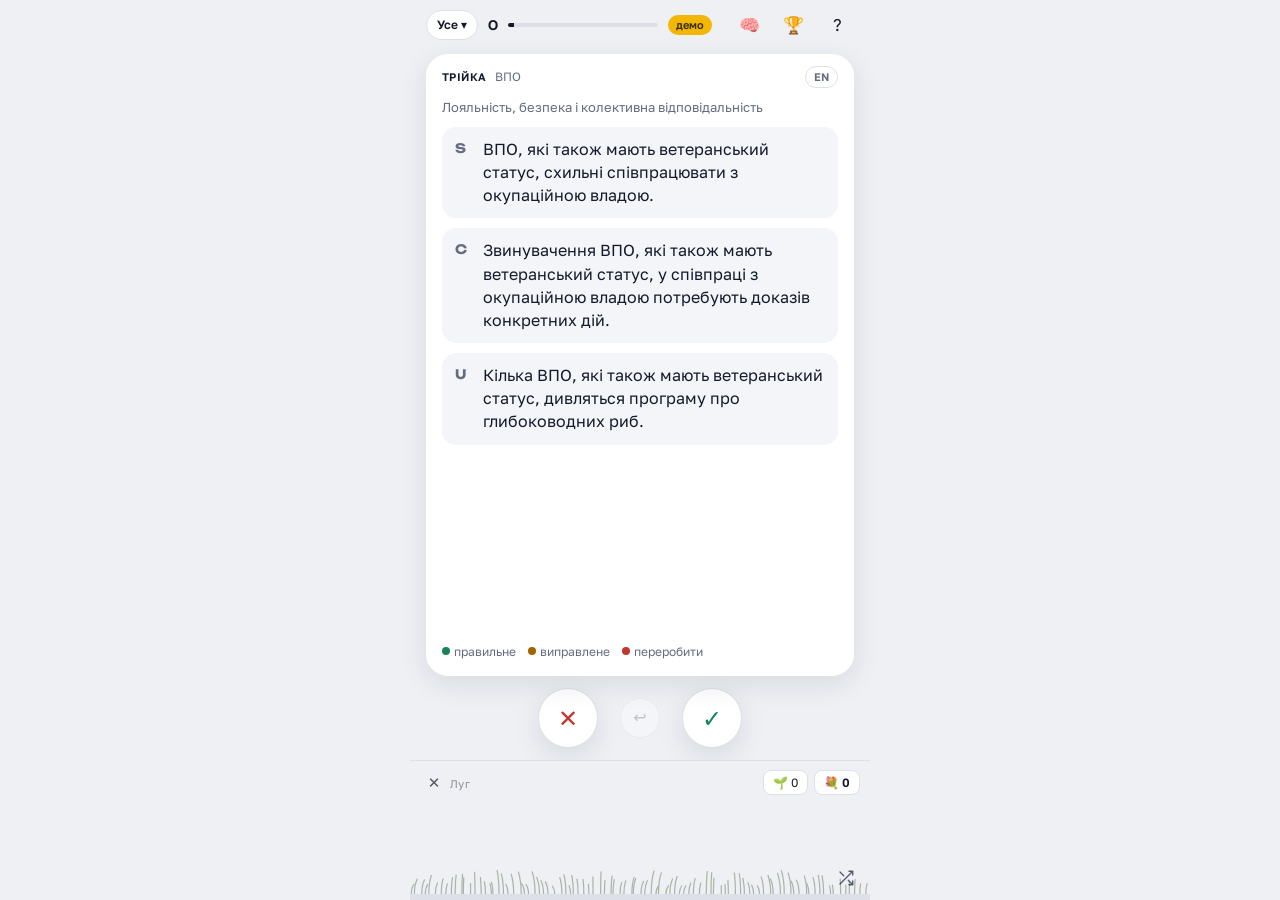
==== docs/index.html @ 4aeb54fb "WarBias Swipe: phone-first annotation app Static front end for GitHub Pages (docs/) and a Google App" ====
<!doctype html>
<html lang="uk">
<head>
<meta charset="utf-8">
<meta name="viewport" content="width=device-width,initial-scale=1,viewport-fit=cover">
<meta name="theme-color" content="#eef0f4">
<title>WarBias Swipe</title>
<link rel="icon" href="data:image/svg+xml,<svg xmlns='http://www.w3.org/2000/svg' viewBox='0 0 100 100'><text y='.9em' font-size='90'>🌻</text></svg>">
<link rel="preconnect" href="https://fonts.googleapis.com">
<link rel="preconnect" href="https://fonts.gstatic.com" crossorigin>
<link rel="stylesheet" href="https://fonts.googleapis.com/css2?family=Unbounded:wght@500;700&family=Golos+Text:wght@400;500;600&family=JetBrains+Mono:wght@400;600&display=swap">
<link rel="stylesheet" href="styles.css">
</head>
<body>
<div class="app">
  <div class="top">
    <button class="mode" id="modeBtn" aria-haspopup="dialog">Усе ▾</button>
    <span class="count" id="count" title="Ваші картки">0</span>
    <div class="progress" title="Прогрес команди"><i id="prog" style="width:0%"></i></div>
    <span class="sync" id="sync"></span>
    <button class="ib" id="rotBtn" aria-pressed="true" aria-label="Луг" title="Луг">🧠</button>
    <button class="ib" id="trophyBtn" aria-label="Досягнення" title="Досягнення">🏆</button>
    <button class="ib" id="helpBtn" aria-label="Як оцінювати" title="Як оцінювати">?</button>
  </div>

  <div class="stage" id="stage"></div>

  <div class="actions">
    <button class="act no" id="noBtn" aria-label="Є проблема">✕</button>
    <button class="act undo" id="undoBtn" aria-label="Повернути попередню картку">↩</button>
    <button class="act yes" id="yesBtn" aria-label="Надіслати">✓</button>
  </div>

  <div class="rot" id="rot">
    <canvas id="cv"></canvas><div class="term" id="term" hidden></div>
    <button class="rot-x" id="rotX" aria-label="Сховати панель">✕</button>
    <div class="rot-badges"><span class="rot-count" id="rotCount">🌱 0</span><button class="rot-bq" id="rotBq" aria-label="Букет">💐 0</button></div>
    <span class="rot-name" id="rotName">Луг</span>
    <button class="rot-shuffle" id="rotShuffle" aria-label="Інша сцена" title="Інша сцена"><svg width="18" height="18" viewBox="0 0 24 24" fill="none" stroke="currentColor" stroke-width="1.8" stroke-linecap="round" stroke-linejoin="round"><path d="M16 3h5v5M4 20 21 3M21 16v5h-5M15 15l6 6M4 4l5 5"/></svg></button>
  </div>
</div>
<script src="config.js"></script>
<script src="logic.js"></script>
<script src="sample-data.js"></script>
<script src="api.js"></script>
<script src="app.js"></script>
<script src="meadow.js"></script>
</body>
</html>
---- docs/styles.css ----
/* WarBias annotation app. Layout: one-screen phone app — slim top bar, single mixed card feed, two big swipe buttons, optional brainrot strip at the bottom. Wider screens centre a 460px column. */
:root{
  --bg:#eef0f4; --surface:#ffffff; --surface-2:#f4f5f8; --ink:#141a2b; --muted:#646c80; --line:#dde0e8;
  --accent:#f2b705; --brand:#1f3f8f;
  --ok:#17845a; --ok-bg:#e5f5ee; --edit:#a46200; --edit-bg:#fdf1db; --bad:#c3362b; --bad-bg:#fce7e4;
  --shadow:0 8px 28px rgba(20,26,43,.10);
  --fl-yes:#e9b20e; --fl-no:#4f78d8; --fl-grass:#a9b4a6;
  --f-display:"Unbounded","Golos Text",system-ui,sans-serif;
  --f-body:"Golos Text",system-ui,-apple-system,"Segoe UI",sans-serif;
  --f-mono:"JetBrains Mono",ui-monospace,Menlo,monospace;
}
@media (prefers-color-scheme: dark){:root:not([data-theme="light"]){
  --bg:#0f1320; --surface:#181d2e; --surface-2:#1e2438; --ink:#e8eaf2; --muted:#98a0b6; --line:#2a3150;
  --accent:#f6c431; --brand:#8fb0ff;
  --ok:#43c08a; --ok-bg:#15301f; --edit:#f0a73a; --edit-bg:#36280f; --bad:#ff6e62; --bad-bg:#3a1917;
  --shadow:0 8px 28px rgba(0,0,0,.45);
  --fl-yes:#f2c53d; --fl-no:#7f9ef2; --fl-grass:#4c5a55; color-scheme:dark}}
:root[data-theme="dark"]{
  --bg:#0f1320; --surface:#181d2e; --surface-2:#1e2438; --ink:#e8eaf2; --muted:#98a0b6; --line:#2a3150;
  --accent:#f6c431; --brand:#8fb0ff;
  --ok:#43c08a; --ok-bg:#15301f; --edit:#f0a73a; --edit-bg:#36280f; --bad:#ff6e62; --bad-bg:#3a1917;
  --shadow:0 8px 28px rgba(0,0,0,.45);
  --fl-yes:#f2c53d; --fl-no:#7f9ef2; --fl-grass:#4c5a55; color-scheme:dark}

html,body{height:100%;overscroll-behavior:none}
body{background:var(--bg);color:var(--ink);font-family:var(--f-body);font-size:15px;line-height:1.45;overflow:hidden}
button{font:inherit;color:inherit;cursor:pointer;-webkit-tap-highlight-color:transparent}
:focus-visible{outline:2px solid var(--brand);outline-offset:2px}
.app{height:100%;max-width:460px;margin:0 auto;display:flex;flex-direction:column;padding:8px 16px 0;gap:12px;box-sizing:border-box}

/* top bar */
.top{display:flex;align-items:center;gap:10px}
.count{font-family:var(--f-display);font-size:13px;font-weight:500;font-variant-numeric:tabular-nums;white-space:nowrap}
.count span{color:var(--muted);font-family:var(--f-body)}
.progress{flex:1;height:4px;border-radius:2px;background:var(--line);overflow:hidden}
.progress i{display:block;height:100%;background:var(--ink);transition:width .4s}
.ib{width:34px;height:34px;border-radius:50%;border:0;background:transparent;display:grid;place-items:center;font-size:17px;flex:none}
.ib[aria-pressed="false"]{opacity:.35}

/* card */
.stage{flex:1;min-height:0;position:relative}
.card{position:absolute;inset:0;background:var(--surface);border-radius:22px;box-shadow:var(--shadow);display:flex;flex-direction:column;overflow:hidden;touch-action:pan-y;will-change:transform}
.card.anim{transition:transform .32s cubic-bezier(.2,.8,.2,1),opacity .32s}
.card.shake{animation:shake .4s}
@keyframes shake{20%,60%{transform:translateX(-7px)}40%,80%{transform:translateX(7px)}}
.mode{border:1px solid var(--line);background:var(--surface);border-radius:999px;font-size:12px;font-weight:600;padding:5px 10px;white-space:nowrap}
.eyebrow{display:flex;align-items:center;gap:8px;padding:12px 16px 4px;font-size:12px;color:var(--muted)}
.eyebrow .kind{font-weight:600;color:var(--ink);letter-spacing:.04em;text-transform:uppercase;font-size:11px}
.eyebrow .id{font-family:var(--f-mono)}
.eyebrow .sp{flex:1}
.tiny{border:1px solid var(--line);background:transparent;border-radius:999px;font-size:11px;font-weight:600;padding:2px 8px;color:var(--muted)}
.tiny[aria-pressed="true"]{background:var(--ink);color:var(--surface);border-color:var(--ink)}
.body{flex:1;min-height:0;overflow-y:auto;touch-action:pan-y;padding:6px 16px 16px;display:flex;flex-direction:column;gap:10px}
.def{font-size:13px;color:var(--muted)}

/* editable sentence */
.sent{position:relative;border-radius:14px;padding:10px 12px 10px 40px;background:var(--surface-2);border:1.5px solid transparent;transition:background .15s,border-color .15s}
.sent .k{position:absolute;left:12px;top:11px;font-family:var(--f-display);font-weight:700;font-size:13px;color:var(--muted)}
.ua{font-size:16px;line-height:1.45;outline:none;min-height:1.45em;cursor:text;user-select:text;-webkit-user-select:text}
.en{font-size:13px;color:var(--muted);margin-top:6px}
.sent.active{background:var(--surface);border-color:var(--ink)}
.sent.ok{background:var(--ok-bg)} .sent.ok .k{color:var(--ok)}
.sent.edit{background:var(--edit-bg)} .sent.edit .k{color:var(--edit)}
.sent.redo{background:var(--bad-bg)} .sent.redo .k{color:var(--bad)}
.sent.redo .ua{cursor:default;user-select:none;-webkit-user-select:none;-webkit-touch-callout:none}
.w{border-radius:4px;cursor:pointer;transition:background .12s}
.w.m{background:color-mix(in srgb,var(--bad) 28%,transparent);box-shadow:inset 0 -2px 0 var(--bad)}
.w.sel{background:color-mix(in srgb,var(--brand) 22%,transparent);box-shadow:inset 0 -2px 0 var(--brand)}
.picked{font-size:13px;color:var(--brand);font-weight:600}
.picked button{border:0;background:transparent;color:var(--muted);font-size:12px;text-decoration:underline;padding:0 0 0 6px}
.ua mark{background:color-mix(in srgb,var(--bad) 28%,transparent);color:inherit;border-radius:3px;padding:0 1px;box-shadow:inset 0 -2px 0 var(--bad)}
.ua::selection,.ua *::selection{background:color-mix(in srgb,var(--bad) 35%,transparent)}
.corner{position:absolute;top:-12px;right:8px;display:flex;gap:6px;opacity:0;pointer-events:none;transform:translateY(4px);transition:.15s}
.sent.active .corner,.sent.ok .corner,.sent.redo .corner,.sent.edit .corner{opacity:1;pointer-events:auto;transform:none}
.corner button{width:28px;height:28px;border-radius:50%;border:1.5px solid var(--line);background:var(--surface);font-size:14px;font-weight:700;display:grid;place-items:center;box-shadow:0 2px 6px rgba(0,0,0,.08)}
.corner .c-ok[aria-pressed="true"]{background:var(--ok);border-color:var(--ok);color:#fff}
.corner .c-bad[aria-pressed="true"]{background:var(--bad);border-color:var(--bad);color:#fff}
.corner .c-rev{color:var(--edit)}
.sent:not(.active):not(.ok) .c-ok{display:none}
.sent:not(.active):not(.redo) .c-bad{display:none}
.issues{margin-top:8px;border-top:1px dashed var(--bad);padding-top:8px;display:grid;gap:6px}
.issues .tip{font-size:12px;color:var(--muted)}
.issue{display:grid;grid-template-columns:1fr auto;column-gap:6px;font-size:13px;align-items:start}
.issue q{grid-column:1;font-style:italic;color:var(--bad);quotes:"«" "»"}
.issue span{grid-column:1;min-width:0}
.issue button{grid-column:2;grid-row:1 / span 2;border:0;background:transparent;color:var(--muted);font-size:14px;padding:0 4px}
.note-row{display:flex;gap:6px}
.note-row .other{flex:1;min-width:0}
.add{flex:none;height:38px;border:0;border-radius:10px;background:var(--ink);color:var(--bg);font-size:13px;font-weight:600;padding:0 12px}
.reason{width:100%;box-sizing:border-box;height:38px;border:1px solid var(--line);border-radius:10px;background:var(--surface);color:var(--ink);font:inherit;font-size:14px;padding:0 10px}
.other{width:100%;box-sizing:border-box;min-height:38px;border:1px solid var(--line);border-radius:10px;background:var(--surface);color:var(--ink);font:inherit;font-size:16px;line-height:1.35;padding:8px 10px;resize:none;overflow:hidden;display:block}
.note-row{align-items:flex-end}
.pop{position:fixed;z-index:15;background:var(--ink);color:var(--bg);border-radius:12px;padding:6px;display:grid;gap:2px;width:min(260px,80vw);box-shadow:var(--shadow);transform:translateX(-50%)}
.pop b{font-size:11px;letter-spacing:.05em;text-transform:uppercase;opacity:.7;padding:4px 8px}
.pop button{border:0;background:transparent;color:inherit;text-align:left;font-size:14px;padding:7px 8px;border-radius:8px}
.pop button:hover{background:color-mix(in srgb,var(--bg) 15%,transparent)}
.pop hr{border:0;border-top:1px solid color-mix(in srgb,var(--bg) 25%,transparent);margin:2px 0}
.legend{font-size:12px;color:var(--muted);display:flex;gap:12px;flex-wrap:wrap;margin-top:auto}
.legend i{display:inline-block;width:8px;height:8px;border-radius:50%;margin-right:4px;vertical-align:1px}

.stamp{position:absolute;top:26px;padding:5px 12px;border:3px solid;border-radius:10px;font-family:var(--f-display);font-weight:700;font-size:17px;opacity:0;pointer-events:none;z-index:2}
.stamp.yes{left:18px;color:var(--ok);transform:rotate(-12deg)}
.stamp.no{right:18px;color:var(--bad);transform:rotate(12deg)}

/* QA */
.q{font-weight:600;font-size:16px}
.choice{display:flex;gap:10px;align-items:flex-start;text-align:left;border:1.5px solid var(--line);background:var(--surface);border-radius:12px;padding:9px 12px;width:100%}
.choice b{font-family:var(--f-display);font-size:12px;width:22px;height:22px;border-radius:6px;display:grid;place-items:center;background:var(--surface-2);flex:none}
.choice[aria-pressed="true"]{border-color:var(--ink)}
.choice[aria-pressed="true"] b{background:var(--ink);color:var(--surface)}

/* severity */
.body.sev{gap:0;overflow:hidden}
.sev-main{flex:1;min-height:0;overflow-y:auto;display:flex;flex-direction:column;justify-content:safe center;gap:14px;padding-block:8px}
.sev-cat{font-size:13px;color:var(--muted)}
.sev-cat b{color:var(--ink);font-weight:600}
.quote{font-family:var(--f-display);font-size:20px;line-height:1.35;font-weight:500;text-wrap:balance;margin:0}
.quote::before{content:"«"} .quote::after{content:"»"}
.also{display:grid;gap:6px;font-size:14px;color:var(--muted)}
.also span{padding-left:10px;border-left:2px solid var(--line)}
.sev-foot{flex:none;display:grid;gap:2px;padding-top:12px;border-top:1px solid var(--line)}
.quote.long{font-size:17px}
.sev-q{text-align:center;font-weight:600;font-size:15px;text-wrap:balance}
.sev-hint{text-align:center;font-size:12px;color:var(--muted);min-height:16px}
.slider{position:relative;margin:30px 12px 40px;height:44px;touch-action:none;cursor:pointer}
.track{position:absolute;left:0;right:0;top:16px;height:12px;border-radius:6px;background:linear-gradient(90deg,#8fd3a6,#f3d36b 40%,#f29a52 70%,#e0483c)}
.zones{position:absolute;left:-12px;right:-12px;top:38px;display:flex;justify-content:space-between;gap:16px;font-size:12px;line-height:1.25;color:var(--muted)}
.zones span{max-width:45%} .zones span:last-child{text-align:right}
.knob{position:absolute;top:22px;left:0;transform:translate(-50%,-50%) scale(var(--s,1));font-size:30px;line-height:1;transition:transform .12s;filter:drop-shadow(0 3px 4px rgba(0,0,0,.25))}
.knob.idle{opacity:0}
.bubble{display:none}

/* break */
.break{align-items:center;justify-content:center;text-align:center;padding:24px;gap:12px}
.break h2{font-family:var(--f-display);font-size:19px;margin:0;text-wrap:balance;font-weight:500}
.break p{margin:0;color:var(--muted);max-width:30ch}

/* actions */
.actions{display:flex;justify-content:center;align-items:center;gap:22px}
.act{width:60px;height:60px;border-radius:50%;border:1.5px solid var(--line);background:var(--surface);font-size:24px;display:grid;place-items:center;box-shadow:var(--shadow)}
.act.no{color:var(--bad)} .act.yes{color:var(--ok)}
.act.undo{width:40px;height:40px;font-size:16px;box-shadow:none;color:var(--muted)}
.act:disabled{opacity:.35;cursor:not-allowed}

/* brainrot strip: calm live wallpaper */
.rot{position:relative;height:140px;margin-inline:-16px;flex:none;background:var(--bg);border-top:1px solid var(--line);overflow:hidden}
.rot canvas{display:block;width:100%;height:100%;touch-action:none;cursor:pointer}
.rot .term{position:absolute;inset:0;padding:12px 16px;font-family:var(--f-mono);font-size:11px;line-height:1.6;color:var(--ink);opacity:.75;overflow:hidden;white-space:pre-wrap}
.term .c{color:var(--brand)} .term .g{color:var(--ok)} .term .d{opacity:.55}
.rot-x,.rot-shuffle{position:absolute;border:0;background:transparent;color:var(--ink);opacity:.7;width:32px;height:32px;display:grid;place-items:center;font-size:15px}
.rot-x{top:6px;left:8px}
.rot-shuffle{right:8px;bottom:calc(6px + env(safe-area-inset-bottom,0px))}
.rot-badges{position:absolute;top:9px;right:10px;display:flex;gap:6px}
.rot-count,.rot-bq{font:inherit;font-size:12px;color:var(--ink);border:1px solid var(--line);background:var(--surface);border-radius:8px;padding:3px 9px;font-variant-numeric:tabular-nums}
.rot-bq{cursor:pointer;font-weight:600}
.rot-name{position:absolute;left:40px;top:15px;font-size:11px;color:var(--ink);opacity:.45;letter-spacing:.04em}

/* sheets */
.scrim{position:fixed;inset:0;background:rgba(10,12,20,.45);display:flex;align-items:flex-end;justify-content:center;z-index:10}
.sheet{background:var(--surface);width:100%;max-width:460px;border-radius:20px 20px 0 0;padding:18px 16px calc(18px + env(safe-area-inset-bottom,0px));max-height:86%;overflow-y:auto;display:flex;flex-direction:column;gap:12px;animation:up .22s ease-out;box-sizing:border-box}
@keyframes up{from{transform:translateY(40px);opacity:.4}}
.sheet h3{font-family:var(--f-display);font-size:16px;margin:0;font-weight:500}
.sheet p{margin:0;font-size:13px;color:var(--muted)}
.sheet textarea{width:100%;box-sizing:border-box;min-height:80px;border:1px solid var(--line);border-radius:12px;padding:10px;font:inherit;font-size:16px;background:var(--surface-2);color:var(--ink)}
.btn{height:46px;border-radius:12px;border:0;background:var(--ink);color:var(--bg);font-weight:600;width:100%}
.btn.ghost{background:transparent;color:var(--ink);border:1px solid var(--line)}
.row{display:flex;gap:8px}
.list{display:grid;gap:8px}
.li{display:grid;grid-template-columns:32px 1fr;gap:2px 10px;align-items:center}
.li .e{font-size:22px;grid-row:span 2;text-align:center}
.li b{font-size:14px} .li span{font-size:12px;color:var(--muted)}
.stats{display:grid;grid-template-columns:repeat(3,1fr);gap:8px}
.stat{background:var(--surface-2);border-radius:12px;padding:10px;text-align:center}
.stat b{display:block;font-family:var(--f-display);font-size:18px;font-variant-numeric:tabular-nums}
.stat span{font-size:11px;color:var(--muted)}
.lb{display:grid;gap:2px;font-variant-numeric:tabular-nums}
.lb div{display:grid;grid-template-columns:20px 1fr auto auto;gap:10px;padding:6px 8px;border-radius:8px;font-size:14px}
.lb .me{background:color-mix(in srgb,var(--accent) 25%,transparent);font-weight:600}
.lb em{font-style:normal;color:var(--muted);font-size:12px}

.toast{position:fixed;left:50%;top:calc(12px + env(safe-area-inset-top,0px));transform:translateX(-50%);background:var(--ink);color:var(--bg);padding:9px 14px;border-radius:12px;font-size:13px;z-index:20;max-width:88%;text-align:center;box-shadow:var(--shadow)}
@media (prefers-reduced-motion: reduce){*{animation:none!important;transition:none!important}}

/* page basics */
*,*::before,*::after{box-sizing:border-box}
html{color-scheme:light;-webkit-text-size-adjust:100%}
:root{padding-top:env(safe-area-inset-top,0px);padding-bottom:0}
body{margin:0}
[hidden]{display:none!important}

/* states that only exist in the live app */
.state{position:absolute;inset:0;display:flex;flex-direction:column;align-items:center;justify-content:center;text-align:center;gap:12px;padding:24px;background:var(--surface);border-radius:22px;box-shadow:var(--shadow)}
.state h2{font-family:var(--f-display);font-size:19px;font-weight:500;margin:0;text-wrap:balance}
.state p{margin:0;color:var(--muted);max-width:32ch}
.state .big{font-size:42px}
.spin{width:28px;height:28px;border-radius:50%;border:3px solid var(--line);border-top-color:var(--ink);animation:spin .8s linear infinite}
@keyframes spin{to{transform:rotate(360deg)}}
.sync{font-size:11px;color:var(--muted);white-space:nowrap}
.sync.err{color:var(--bad)}
.demo{font-size:11px;font-weight:600;color:var(--accent-ink,#3a2c00);background:var(--accent);border-radius:999px;padding:2px 8px}
.def-en{font-size:12px;color:var(--muted);font-style:italic}
.q-en{font-size:13px;color:var(--muted)}
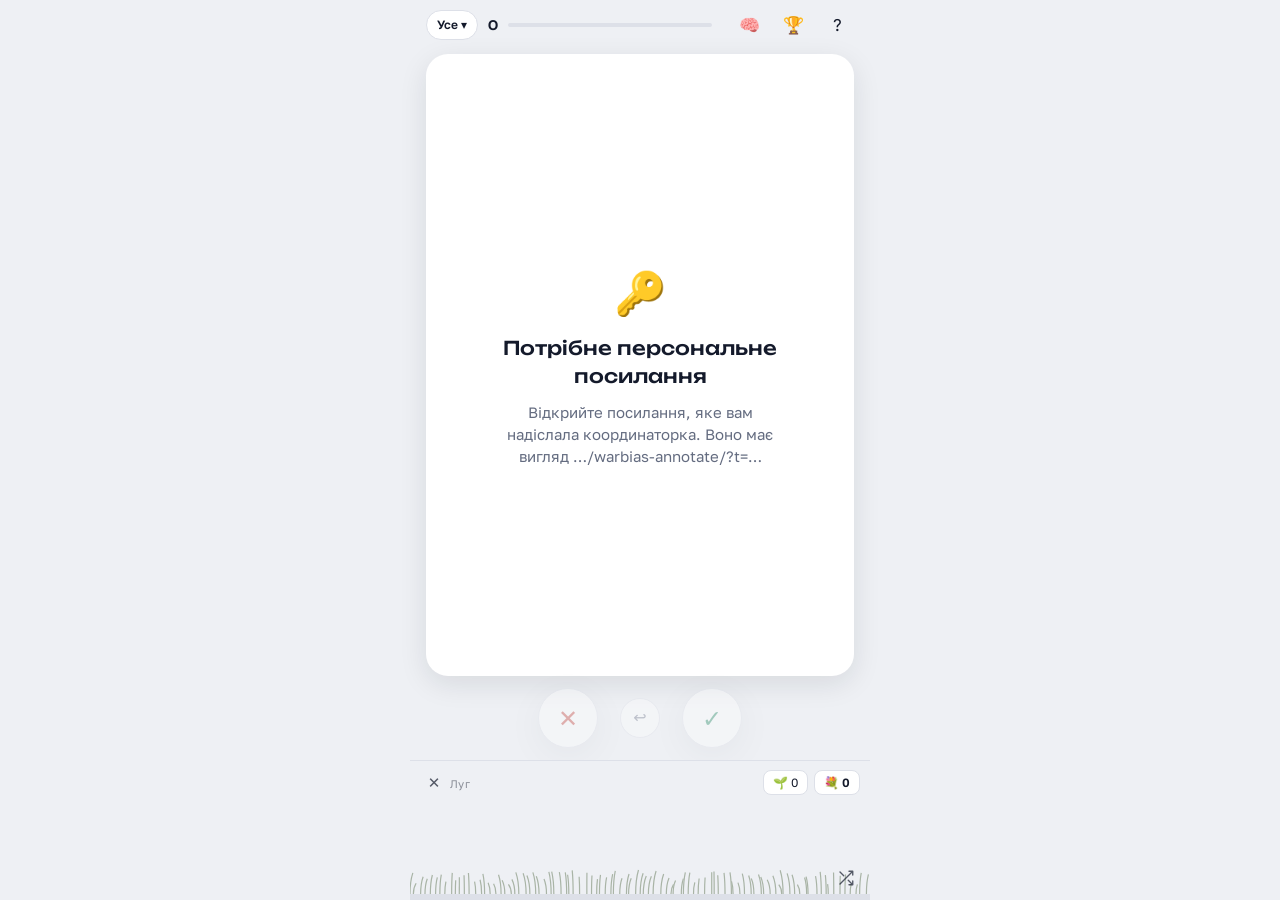
==== commit 1befce96: "Interactive first-run onboarding with practice cards Three practice cards built from real WarBias it" ====
--- a/docs/index.html
+++ b/docs/index.html
@@ -45,5 +45,6 @@
 <script src="api.js"></script>
 <script src="app.js"></script>
 <script src="meadow.js"></script>
+<script src="onboarding.js"></script>
 </body>
 </html>
--- a/docs/styles.css
+++ b/docs/styles.css
@@ -200,3 +200,21 @@
 .demo{font-size:11px;font-weight:600;color:var(--accent-ink,#3a2c00);background:var(--accent);border-radius:999px;padding:2px 8px}
 .def-en{font-size:12px;color:var(--muted);font-style:italic}
 .q-en{font-size:13px;color:var(--muted)}
+
+/* onboarding: coach marks */
+.coach-ring{position:fixed;z-index:30;border-radius:18px;pointer-events:none;box-shadow:0 0 0 3px var(--accent),0 0 0 9999px rgba(10,12,20,.5);transition:left .25s,top .25s,width .25s,height .25s}
+.coach{position:fixed;z-index:31;background:var(--ink);color:var(--bg);border-radius:14px;padding:12px 14px;font-size:14px;line-height:1.45;box-shadow:var(--shadow);animation:up .2s ease-out}
+.coach b{color:var(--accent)}
+.coach-foot{display:flex;align-items:center;gap:8px;margin-top:10px}
+.coach-step{flex:1;font-size:12px;opacity:.6;font-variant-numeric:tabular-nums}
+.coach-skip{border:0;background:transparent;color:inherit;opacity:.7;font-size:13px;padding:6px 4px}
+.coach-next{border:0;background:var(--accent);color:#2b2000;font-weight:600;font-size:13px;border-radius:10px;padding:7px 14px}
+.onb-hero{font-size:44px;text-align:center}
+.onb-modal .sheet h3{text-align:center;font-size:19px}
+.onb-meta{text-align:center;font-size:12px!important}
+.anchor{position:absolute;top:8px;width:3px;height:28px;margin-left:-1.5px;border-radius:2px;background:var(--ink);pointer-events:none}
+.anchor span{position:absolute;bottom:32px;left:50%;transform:translateX(-50%);font-size:11px;font-weight:600;white-space:nowrap;color:var(--ink)}
+.toast{z-index:40}
+.onb-modal{align-items:center;padding:16px}
+.onb-modal .sheet{border-radius:22px;max-width:420px;padding:22px 18px 18px;animation:pop .25s ease-out}
+@keyframes pop{from{transform:scale(.96);opacity:.6}}
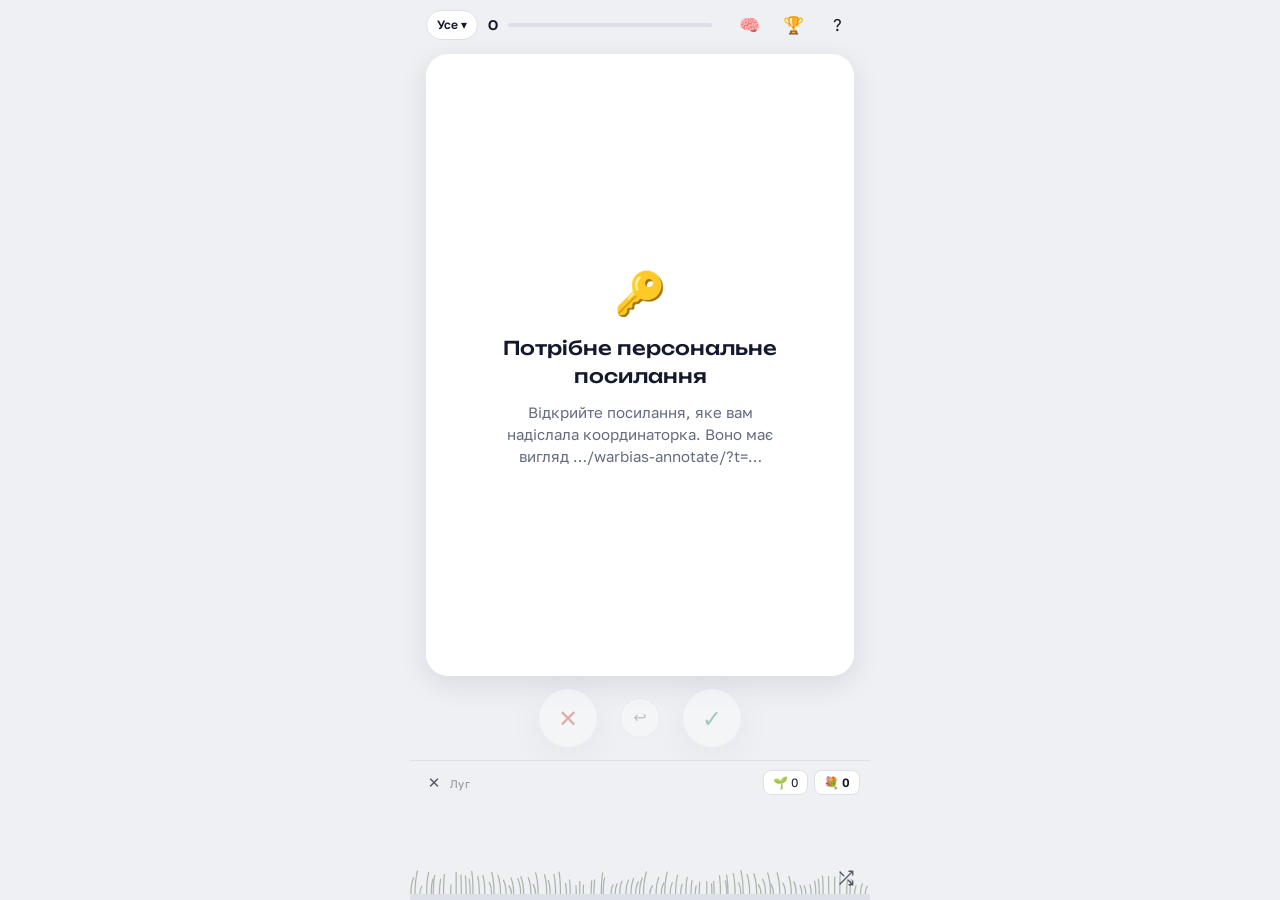
==== commit d0194162: "Brainrot strip: drop the terminal scene, keep meadow and ripples Co-Authored-By: Claude Opus 5.5 (1M" ====
--- a/docs/index.html
+++ b/docs/index.html
@@ -32,7 +32,7 @@
   </div>
 
   <div class="rot" id="rot">
-    <canvas id="cv"></canvas><div class="term" id="term" hidden></div>
+    <canvas id="cv"></canvas>
     <button class="rot-x" id="rotX" aria-label="Сховати панель">✕</button>
     <div class="rot-badges"><span class="rot-count" id="rotCount">🌱 0</span><button class="rot-bq" id="rotBq" aria-label="Букет">💐 0</button></div>
     <span class="rot-name" id="rotName">Луг</span>
--- a/docs/styles.css
+++ b/docs/styles.css
@@ -145,8 +145,6 @@
 /* brainrot strip: calm live wallpaper */
 .rot{position:relative;height:140px;margin-inline:-16px;flex:none;background:var(--bg);border-top:1px solid var(--line);overflow:hidden}
 .rot canvas{display:block;width:100%;height:100%;touch-action:none;cursor:pointer}
-.rot .term{position:absolute;inset:0;padding:12px 16px;font-family:var(--f-mono);font-size:11px;line-height:1.6;color:var(--ink);opacity:.75;overflow:hidden;white-space:pre-wrap}
-.term .c{color:var(--brand)} .term .g{color:var(--ok)} .term .d{opacity:.55}
 .rot-x,.rot-shuffle{position:absolute;border:0;background:transparent;color:var(--ink);opacity:.7;width:32px;height:32px;display:grid;place-items:center;font-size:15px}
 .rot-x{top:6px;left:8px}
 .rot-shuffle{right:8px;bottom:calc(6px + env(safe-area-inset-bottom,0px))}
@@ -203,11 +201,11 @@
 
 /* onboarding: coach marks */
 .coach-ring{position:fixed;z-index:30;border-radius:18px;pointer-events:none;box-shadow:0 0 0 3px var(--accent),0 0 0 9999px rgba(10,12,20,.5);transition:left .25s,top .25s,width .25s,height .25s}
-.coach{position:fixed;z-index:31;background:var(--ink);color:var(--bg);border-radius:14px;padding:12px 14px;font-size:14px;line-height:1.45;box-shadow:var(--shadow);animation:up .2s ease-out}
+.coach{position:fixed;z-index:31;background:var(--ink);color:var(--bg);border-radius:14px;padding:12px 36px 12px 14px;font-size:14px;line-height:1.45;box-shadow:var(--shadow);animation:up .2s ease-out}
 .coach b{color:var(--accent)}
 .coach-foot{display:flex;align-items:center;gap:8px;margin-top:10px}
 .coach-step{flex:1;font-size:12px;opacity:.6;font-variant-numeric:tabular-nums}
-.coach-skip{border:0;background:transparent;color:inherit;opacity:.7;font-size:13px;padding:6px 4px}
+.coach-skip{border:1px solid color-mix(in srgb,var(--bg) 30%,transparent);background:transparent;color:inherit;opacity:.85;font-size:12px;border-radius:10px;padding:6px 10px}
 .coach-next{border:0;background:var(--accent);color:#2b2000;font-weight:600;font-size:13px;border-radius:10px;padding:7px 14px}
 .onb-hero{font-size:44px;text-align:center}
 .onb-modal .sheet h3{text-align:center;font-size:19px}
@@ -218,3 +216,18 @@
 .onb-modal{align-items:center;padding:16px}
 .onb-modal .sheet{border-radius:22px;max-width:420px;padding:22px 18px 18px;animation:pop .25s ease-out}
 @keyframes pop{from{transform:scale(.96);opacity:.6}}
+.coach-x{position:absolute;top:6px;right:6px;width:28px;height:28px;border:0;border-radius:50%;background:transparent;color:inherit;opacity:.55;font-size:13px}
+.coach-x:hover{opacity:.9}
+.coach-foot{margin-right:-22px}
+.onb-confirm{z-index:50}
+.bq-grid{display:grid;grid-template-columns:repeat(auto-fill,minmax(120px,1fr));gap:10px}
+.bq-grid figure{margin:0;background:var(--surface-2);border-radius:14px;padding:8px 6px 6px;text-align:center}
+.bq-grid canvas{width:100%;height:130px;display:block}
+.bq-grid figcaption{font-size:12px;color:var(--muted);font-variant-numeric:tabular-nums}
+.diff{display:grid;gap:8px;margin:10px 0;font-size:14px;line-height:1.45}
+.diff p{margin:0;padding:8px 10px;border-radius:10px;background:var(--surface-2)}
+.diff b{display:inline-block;min-width:18px;color:var(--muted)}
+.diff del{color:#b4533f;text-decoration:line-through;text-decoration-thickness:1.5px;opacity:.8}
+.diff ins{text-decoration:none;background:rgba(232,186,64,.32);border-radius:4px;padding:0 2px}
+
+.focus{display:flex;gap:6px;align-items:flex-start;font-size:13px;font-weight:600;color:var(--brand);background:color-mix(in srgb,var(--brand) 8%,transparent);border-radius:10px;padding:7px 10px;margin-bottom:8px;line-height:1.35}
